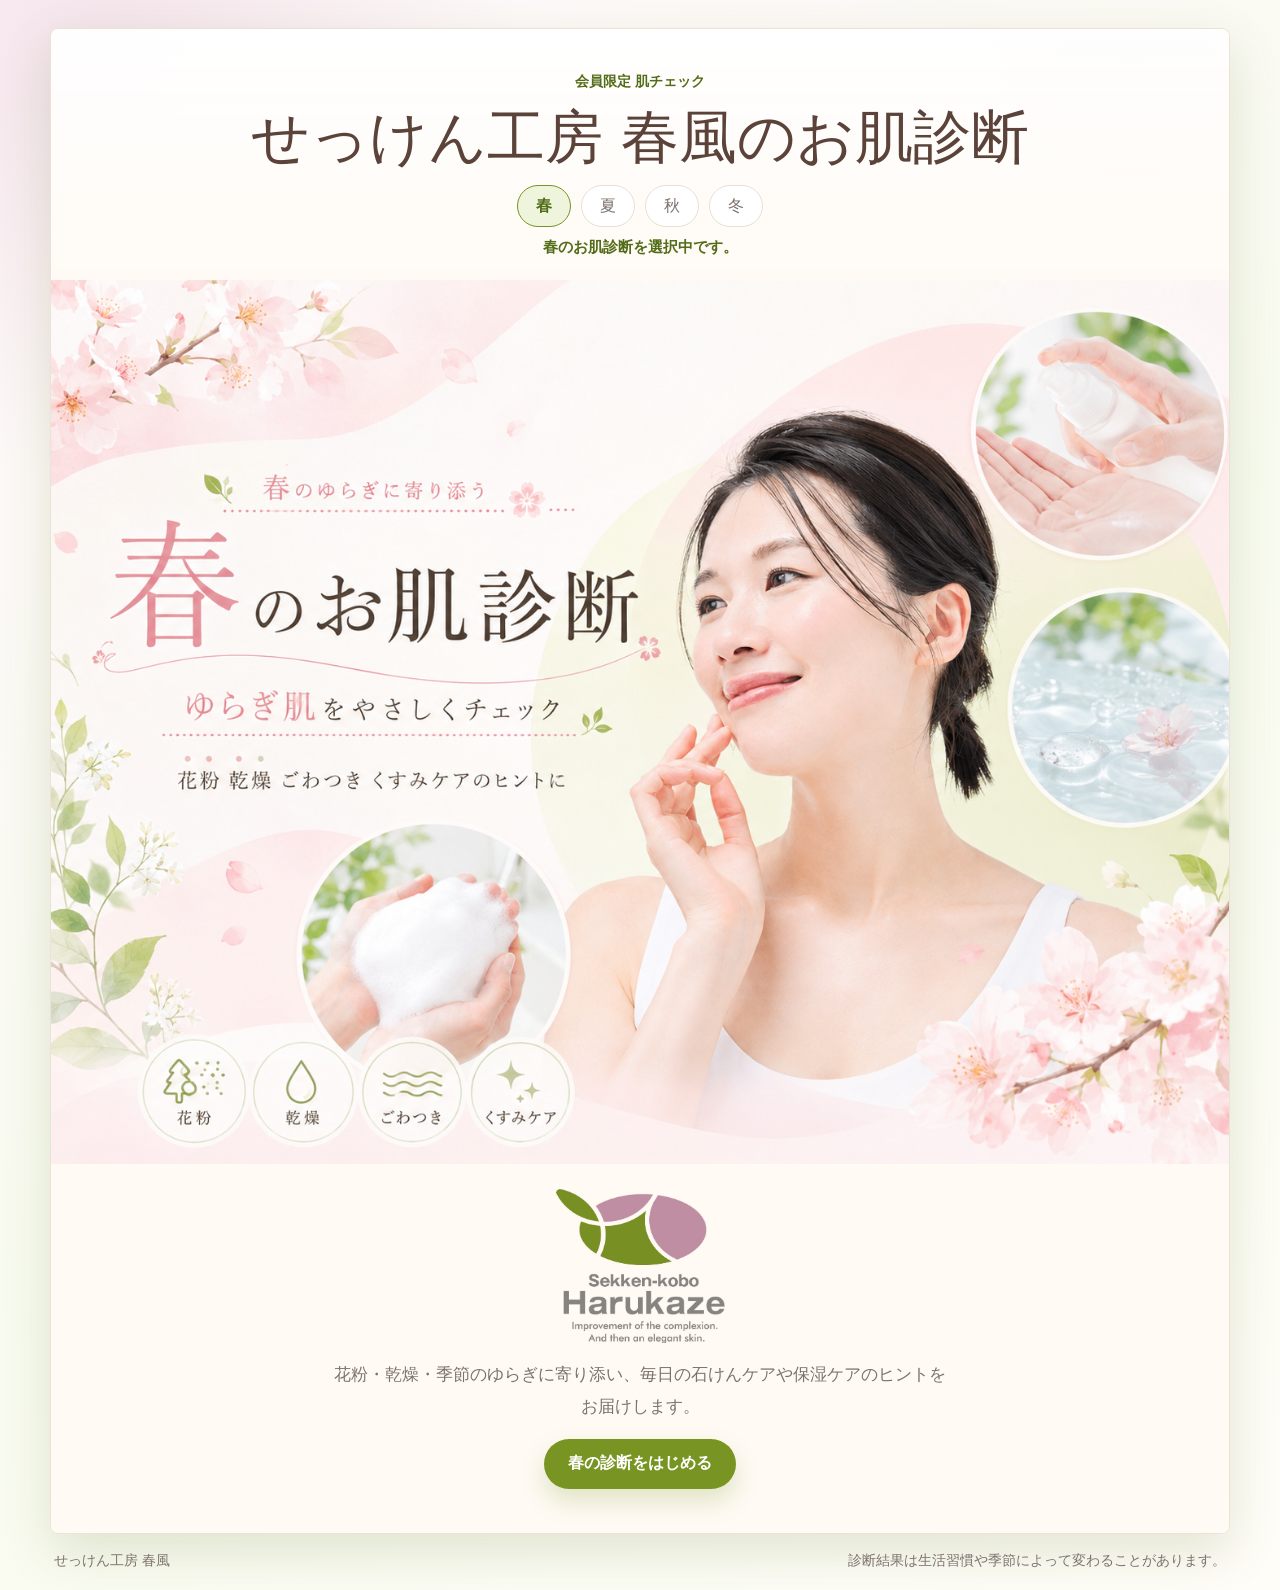
==== index.html @ e0462524 "Correct Harukaze shop and product names" ====
<!doctype html>
<html lang="ja">
  <head>
    <meta charset="utf-8" />
    <meta name="viewport" content="width=device-width, initial-scale=1" />
    <title>せっけん工房 春風 | 会員限定 お肌診断</title>
    <meta
      name="description"
      content="せっけん工房 春風の会員限定お肌診断。季節や肌状態に合わせたケアのヒントをご案内します。"
    />
    <link rel="stylesheet" href="./styles.css" />
  </head>
  <body>
    <main class="app-shell">
      <section class="hero" aria-labelledby="hero-title">
        <div class="hero-panel">
          <p class="eyebrow">会員限定 肌チェック</p>
          <h1 id="hero-title">せっけん工房 春風のお肌診断</h1>
          <div class="season-tabs" role="tablist" aria-label="季節を選択">
            <button class="season-tab active" type="button" data-season="spring">春</button>
            <button class="season-tab" type="button" data-season="summer">夏</button>
            <button class="season-tab" type="button" data-season="autumn">秋</button>
            <button class="season-tab" type="button" data-season="winter">冬</button>
          </div>
          <p class="season-message" id="seasonMessage">春のお肌診断を選択中です。</p>
        </div>
        <div class="hero-media">
          <img id="seasonBanner" src="./assets/spring-banner.png" alt="春のお肌診断バナー" />
        </div>
        <div class="hero-actions">
          <img class="brand-logo" src="./assets/logo.jpg" alt="Sekken-kobo Harukaze" />
          <p class="lead">
            季節を選んで、いまのお肌の様子に合わせたケアのヒントをお届けします。
          </p>
          <button class="primary-action" type="button" id="startButton">春の診断をはじめる</button>
        </div>
      </section>

      <section class="diagnosis hidden" id="diagnosis" aria-live="polite">
        <div class="diagnosis-top">
          <div>
            <p class="eyebrow">Question</p>
            <h2 id="questionTitle">質問</h2>
          </div>
          <div class="progress-label" id="progressLabel">1 / 10</div>
        </div>
        <div class="progress-track" aria-hidden="true">
          <span id="progressBar"></span>
        </div>
        <p class="question-text" id="questionText"></p>
        <div class="answer-grid" id="answerGrid"></div>
      </section>

      <section class="result hidden" id="result" aria-live="polite">
        <div class="result-heading">
          <p class="eyebrow">Diagnosis Result</p>
          <h2 id="resultTitle"></h2>
          <p id="resultSummary"></p>
        </div>

        <div class="result-layout">
          <article class="care-card">
            <h3>今日からのケアポイント</h3>
            <ul id="carePoints"></ul>
          </article>
          <article class="care-card recipe-card">
            <h3>商品提案</h3>
            <p id="recipeText">
              現在レシピは準備中です。正式なレシピ・商品情報のご提出後、診断結果ごとに差し替えます。
            </p>
          </article>
        </div>

        <section class="food-recipes" aria-labelledby="foodRecipesTitle">
          <div class="food-recipes-heading">
            <p class="eyebrow">Seasonal Recipes</p>
            <h3 id="foodRecipesTitle">おすすめ料理レシピ</h3>
            <p>診断結果と季節に合わせて、食事のヒントになるレシピを表示します。</p>
          </div>
          <div class="recipe-list" id="foodRecipes"></div>
        </section>

        <div class="cta-band">
          <a class="primary-link" href="https://haru-honoka.com/" target="_blank" rel="noreferrer">
            せっけん工房 春風ホームページへ
          </a>
          <a class="secondary-link" href="https://haru-honoka.com/contact/" target="_blank" rel="noreferrer">
            相談・お問い合わせ
          </a>
          <button class="ghost-action" type="button" id="retryButton">もう一度診断する</button>
        </div>

        <aside class="legal-note" aria-label="薬機法および注意事項">
          <h3>薬機法・診断に関するご案内</h3>
          <p>
            本診断は、お客様の回答に基づき一般的なスキンケアの参考情報をお届けするものです。
            医師による診断、治療、予防、改善効果を保証するものではありません。
          </p>
          <p>
            化粧品・石けん等のご案内は、肌を清浄にする、うるおいを与える、肌をすこやかに保つなど、
            化粧品の範囲内の表現に限定します。肌トラブルがある場合は専門機関へご相談ください。
          </p>
          <p>
            料理レシピは一般的な食生活の参考情報であり、疾病の治療・予防・改善を目的とするものではありません。
            体調やアレルギーに不安がある場合は、医師などの専門家へご相談ください。
          </p>
        </aside>
      </section>

      <footer class="footer-note">
        <span>せっけん工房 春風</span>
        <span>診断結果は生活習慣や季節によって変わることがあります。</span>
      </footer>
    </main>
    <script src="./recipes-data.js"></script>
    <script src="./app.js"></script>
  </body>
</html>
---- styles.css ----
:root {
  color-scheme: light;
  --leaf: #789422;
  --leaf-deep: #526c18;
  --petal: #c891ab;
  --petal-soft: #f7dce6;
  --cream: #fffaf4;
  --paper: #ffffff;
  --ink: #3d332e;
  --muted: #7d736e;
  --line: #eadfd4;
  --shadow: 0 18px 50px rgba(82, 108, 24, 0.16);
}

* {
  box-sizing: border-box;
}

body {
  margin: 0;
  min-height: 100vh;
  background:
    radial-gradient(circle at 8% 4%, rgba(200, 145, 171, 0.2), transparent 26rem),
    linear-gradient(145deg, #fff8fb 0%, #f8fbef 54%, #fffdf8 100%);
  color: var(--ink);
  font-family:
    "Yu Gothic", "Hiragino Kaku Gothic ProN", Meiryo, system-ui, sans-serif;
}

button,
a {
  font: inherit;
}

.app-shell {
  width: min(1180px, calc(100% - 32px));
  margin: 0 auto;
  padding: 28px 0 20px;
}

.hero {
  display: grid;
  grid-template-columns: 1fr;
  overflow: hidden;
  background: rgba(255, 255, 255, 0.76);
  border: 1px solid rgba(234, 223, 212, 0.9);
  border-radius: 8px;
  box-shadow: var(--shadow);
}

.hero-media {
  aspect-ratio: 1448 / 1086;
  min-height: 0;
  background:
    linear-gradient(135deg, rgba(255, 248, 251, 0.86), rgba(248, 251, 239, 0.86)),
    #f8f1ee;
}

.hero-media img {
  width: 100%;
  height: 100%;
  object-fit: contain;
  display: block;
}

.hero-panel {
  display: flex;
  flex-direction: column;
  align-items: center;
  gap: 16px;
  padding: clamp(24px, 4vw, 44px) clamp(22px, 4vw, 52px) 22px;
  background:
    linear-gradient(180deg, rgba(255, 255, 255, 0.9), rgba(255, 250, 244, 0.94)),
    radial-gradient(circle at 92% 8%, rgba(200, 145, 171, 0.14), transparent 12rem);
  text-align: center;
}

.hero-actions {
  display: grid;
  justify-items: center;
  gap: 16px;
  padding: 24px clamp(22px, 4vw, 52px) clamp(26px, 4vw, 44px);
  background: rgba(255, 250, 244, 0.94);
  text-align: center;
}

.brand-logo {
  width: min(170px, 48%);
  height: auto;
  display: block;
  border-radius: 8px;
  mix-blend-mode: multiply;
}

.eyebrow {
  margin: 0;
  color: var(--leaf-deep);
  font-size: 0.86rem;
  font-weight: 700;
  letter-spacing: 0;
}

h1,
h2,
h3,
p {
  margin-top: 0;
}

h1 {
  margin-bottom: 0;
  font-size: clamp(2rem, 4.5vw, 3.8rem);
  line-height: 1.08;
  font-weight: 500;
  color: #5b433a;
}

.lead {
  max-width: 620px;
  margin-bottom: 0;
  color: var(--muted);
  font-size: 1.05rem;
  line-height: 1.9;
}

.season-tabs,
.cta-band {
  display: flex;
  flex-wrap: wrap;
  gap: 10px;
}

.season-tabs {
  justify-content: center;
}

.season-message {
  margin: -6px 0 0;
  color: var(--leaf-deep);
  font-size: 0.95rem;
  font-weight: 700;
}

.season-tab {
  min-width: 54px;
  min-height: 42px;
  border: 1px solid var(--line);
  border-radius: 999px;
  background: #fff;
  color: var(--muted);
  cursor: pointer;
}

.season-tab.active {
  border-color: var(--leaf);
  background: #eff5dc;
  color: var(--leaf-deep);
  font-weight: 700;
}

.primary-action,
.primary-link,
.secondary-link,
.ghost-action {
  display: inline-flex;
  align-items: center;
  justify-content: center;
  min-height: 50px;
  padding: 0 24px;
  border-radius: 999px;
  text-decoration: none;
  cursor: pointer;
}

.primary-action,
.primary-link {
  width: fit-content;
  border: 0;
  background: var(--leaf);
  color: #fff;
  font-weight: 700;
  box-shadow: 0 12px 24px rgba(120, 148, 34, 0.22);
}

.secondary-link,
.ghost-action {
  border: 1px solid var(--line);
  background: #fff;
  color: var(--ink);
}

.diagnosis,
.result {
  margin-top: 28px;
  padding: clamp(24px, 4vw, 44px);
  background: rgba(255, 255, 255, 0.88);
  border: 1px solid var(--line);
  border-radius: 8px;
  box-shadow: var(--shadow);
}

.diagnosis-top,
.result-heading {
  display: flex;
  justify-content: space-between;
  gap: 20px;
  align-items: flex-start;
}

.diagnosis h2,
.result h2 {
  margin-bottom: 0;
  font-size: clamp(1.7rem, 3vw, 2.7rem);
  font-weight: 500;
}

.progress-label {
  flex: 0 0 auto;
  color: var(--leaf-deep);
  font-weight: 700;
}

.progress-track {
  width: 100%;
  height: 8px;
  overflow: hidden;
  margin: 18px 0 30px;
  border-radius: 999px;
  background: #f2e9e1;
}

.progress-track span {
  display: block;
  width: 10%;
  height: 100%;
  border-radius: inherit;
  background: linear-gradient(90deg, var(--petal), var(--leaf));
  transition: width 220ms ease;
}

.question-text {
  margin-bottom: 22px;
  font-size: clamp(1.15rem, 2vw, 1.45rem);
  line-height: 1.7;
}

.answer-grid {
  display: grid;
  grid-template-columns: repeat(2, minmax(0, 1fr));
  gap: 12px;
}

.answer-button {
  min-height: 74px;
  padding: 18px;
  border: 1px solid var(--line);
  border-radius: 8px;
  background: #fff;
  color: var(--ink);
  text-align: left;
  cursor: pointer;
}

.answer-button:hover,
.answer-button:focus-visible {
  outline: 3px solid rgba(120, 148, 34, 0.2);
  border-color: var(--leaf);
}

.result-heading {
  display: block;
  max-width: 840px;
}

.result-heading p:not(.eyebrow) {
  color: var(--muted);
  line-height: 1.9;
}

.result-layout {
  display: grid;
  grid-template-columns: repeat(2, minmax(0, 1fr));
  gap: 16px;
  margin: 24px 0;
}

.care-card,
.legal-note {
  padding: 22px;
  border: 1px solid var(--line);
  border-radius: 8px;
  background: var(--paper);
}

.care-card h3,
.legal-note h3 {
  margin-bottom: 12px;
  color: var(--leaf-deep);
  font-size: 1.05rem;
}

.care-card ul {
  margin: 0;
  padding-left: 1.25rem;
  line-height: 1.9;
}

.recipe-card {
  background: linear-gradient(135deg, #fff, #fff8fb);
}

.recipe-card p {
  display: grid;
  gap: 10px;
  line-height: 1.8;
}

.recipe-status {
  width: fit-content;
  padding: 4px 10px;
  border-radius: 999px;
  background: #eff5dc;
  color: var(--leaf-deep);
  font-size: 0.82rem;
  font-weight: 700;
}

.food-recipes {
  margin: 10px 0 24px;
}

.food-recipes-heading {
  max-width: 760px;
  margin-bottom: 16px;
}

.food-recipes-heading h3 {
  margin-bottom: 8px;
  color: #5b433a;
  font-size: clamp(1.35rem, 2.2vw, 2rem);
  font-weight: 500;
}

.food-recipes-heading p:not(.eyebrow) {
  margin-bottom: 0;
  color: var(--muted);
  line-height: 1.8;
}

.recipe-list {
  display: grid;
  grid-template-columns: repeat(3, minmax(0, 1fr));
  gap: 14px;
}

.food-card {
  display: flex;
  min-height: 270px;
  flex-direction: column;
  gap: 14px;
  padding: 18px;
  border: 1px solid var(--line);
  border-radius: 8px;
  background: var(--paper);
}

.food-card-main {
  flex: 1 1 auto;
}

.food-card h4 {
  margin: 0 0 10px;
  color: var(--ink);
  font-size: 1.12rem;
  line-height: 1.45;
}

.food-card p {
  margin-bottom: 0;
  color: var(--muted);
  font-size: 0.92rem;
  line-height: 1.75;
}

.recipe-season {
  width: fit-content;
  margin-bottom: 10px;
  padding: 4px 9px;
  border-radius: 999px;
  background: #fff8fb;
  color: #8b5f73;
  font-size: 0.78rem;
  font-weight: 700;
}

.tag-list {
  display: flex;
  flex-wrap: wrap;
  gap: 6px;
}

.tag-chip {
  display: inline-flex;
  align-items: center;
  min-height: 28px;
  padding: 3px 8px;
  border: 1px solid rgba(120, 148, 34, 0.24);
  border-radius: 999px;
  background: #fbfdf4;
  color: var(--leaf-deep);
  font-size: 0.78rem;
  font-weight: 700;
}

.recipe-link {
  display: inline-flex;
  align-items: center;
  justify-content: center;
  min-height: 40px;
  padding: 8px 14px;
  border-radius: 999px;
  background: var(--leaf);
  color: #fff;
  font-size: 0.92rem;
  font-weight: 700;
  text-decoration: none;
}

.recipe-link.disabled {
  background: #eee7df;
  color: var(--muted);
}

.food-card-empty {
  color: var(--muted);
}

.legal-note {
  margin-top: 24px;
  background: #fffdf8;
}

.legal-note p {
  margin-bottom: 10px;
  color: var(--muted);
  font-size: 0.92rem;
  line-height: 1.85;
}

.footer-note {
  display: flex;
  justify-content: space-between;
  gap: 16px;
  padding: 18px 4px 0;
  color: var(--muted);
  font-size: 0.86rem;
}

.hidden {
  display: none;
}

.product-links {
  display: flex;
  flex-wrap: wrap;
  gap: 8px;
}

.product-links a {
  display: inline-flex;
  align-items: center;
  min-height: 38px;
  padding: 7px 12px;
  border: 1px solid rgba(120, 148, 34, 0.35);
  border-radius: 999px;
  background: #fff;
  color: var(--leaf-deep);
  font-size: 0.9rem;
  font-weight: 700;
  text-decoration: none;
}

.product-links a:hover,
.product-links a:focus-visible {
  outline: 3px solid rgba(120, 148, 34, 0.16);
  border-color: var(--leaf);
}

@media (max-width: 880px) {
  .app-shell {
    width: min(100% - 20px, 680px);
    padding-top: 10px;
  }

  .hero-media {
    aspect-ratio: 1448 / 1086;
  }

  .brand-logo {
    width: min(210px, 70%);
  }

  .answer-grid,
  .result-layout,
  .recipe-list {
    grid-template-columns: 1fr;
  }

  .diagnosis-top,
  .footer-note {
    flex-direction: column;
  }
}

@media (max-width: 520px) {
  .hero-panel,
  .diagnosis,
  .result {
    padding: 22px;
  }

  .hero-media {
    aspect-ratio: 1448 / 1086;
  }

  .primary-action,
  .primary-link,
  .secondary-link,
  .ghost-action {
    width: 100%;
  }
}
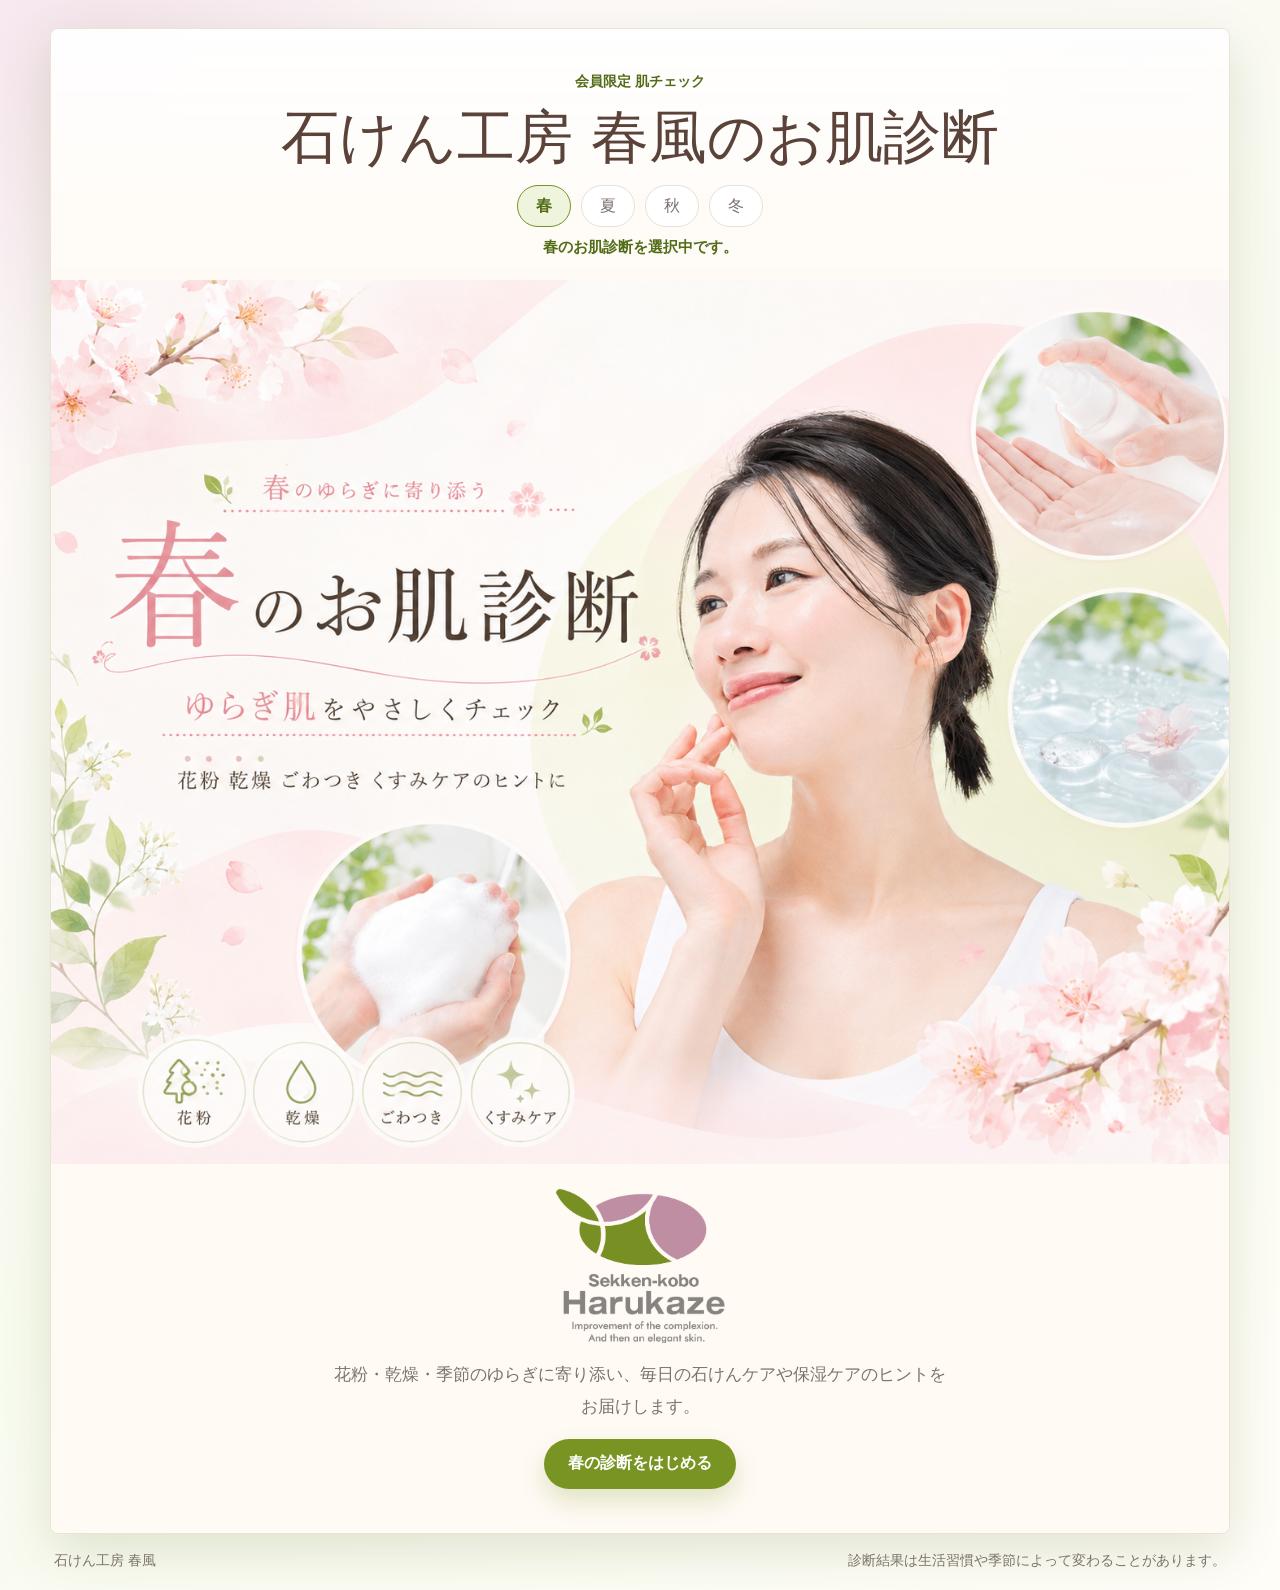
==== commit c015fde5: "Correct Harukaze shop name" ====
--- a/index.html
+++ b/index.html
@@ -3,10 +3,10 @@
   <head>
     <meta charset="utf-8" />
     <meta name="viewport" content="width=device-width, initial-scale=1" />
-    <title>せっけん工房 春風 | 会員限定 お肌診断</title>
+    <title>石けん工房 春風 | 会員限定 お肌診断</title>
     <meta
       name="description"
-      content="せっけん工房 春風の会員限定お肌診断。季節や肌状態に合わせたケアのヒントをご案内します。"
+      content="石けん工房 春風の会員限定お肌診断。季節や肌状態に合わせたケアのヒントをご案内します。"
     />
     <link rel="stylesheet" href="./styles.css" />
   </head>
@@ -15,7 +15,7 @@
       <section class="hero" aria-labelledby="hero-title">
         <div class="hero-panel">
           <p class="eyebrow">会員限定 肌チェック</p>
-          <h1 id="hero-title">せっけん工房 春風のお肌診断</h1>
+          <h1 id="hero-title">石けん工房 春風のお肌診断</h1>
           <div class="season-tabs" role="tablist" aria-label="季節を選択">
             <button class="season-tab active" type="button" data-season="spring">春</button>
             <button class="season-tab" type="button" data-season="summer">夏</button>
@@ -82,7 +82,7 @@
 
         <div class="cta-band">
           <a class="primary-link" href="https://haru-honoka.com/" target="_blank" rel="noreferrer">
-            せっけん工房 春風ホームページへ
+            石けん工房 春風ホームページへ
           </a>
           <a class="secondary-link" href="https://haru-honoka.com/contact/" target="_blank" rel="noreferrer">
             相談・お問い合わせ
@@ -108,7 +108,7 @@
       </section>
 
       <footer class="footer-note">
-        <span>せっけん工房 春風</span>
+        <span>石けん工房 春風</span>
         <span>診断結果は生活習慣や季節によって変わることがあります。</span>
       </footer>
     </main>
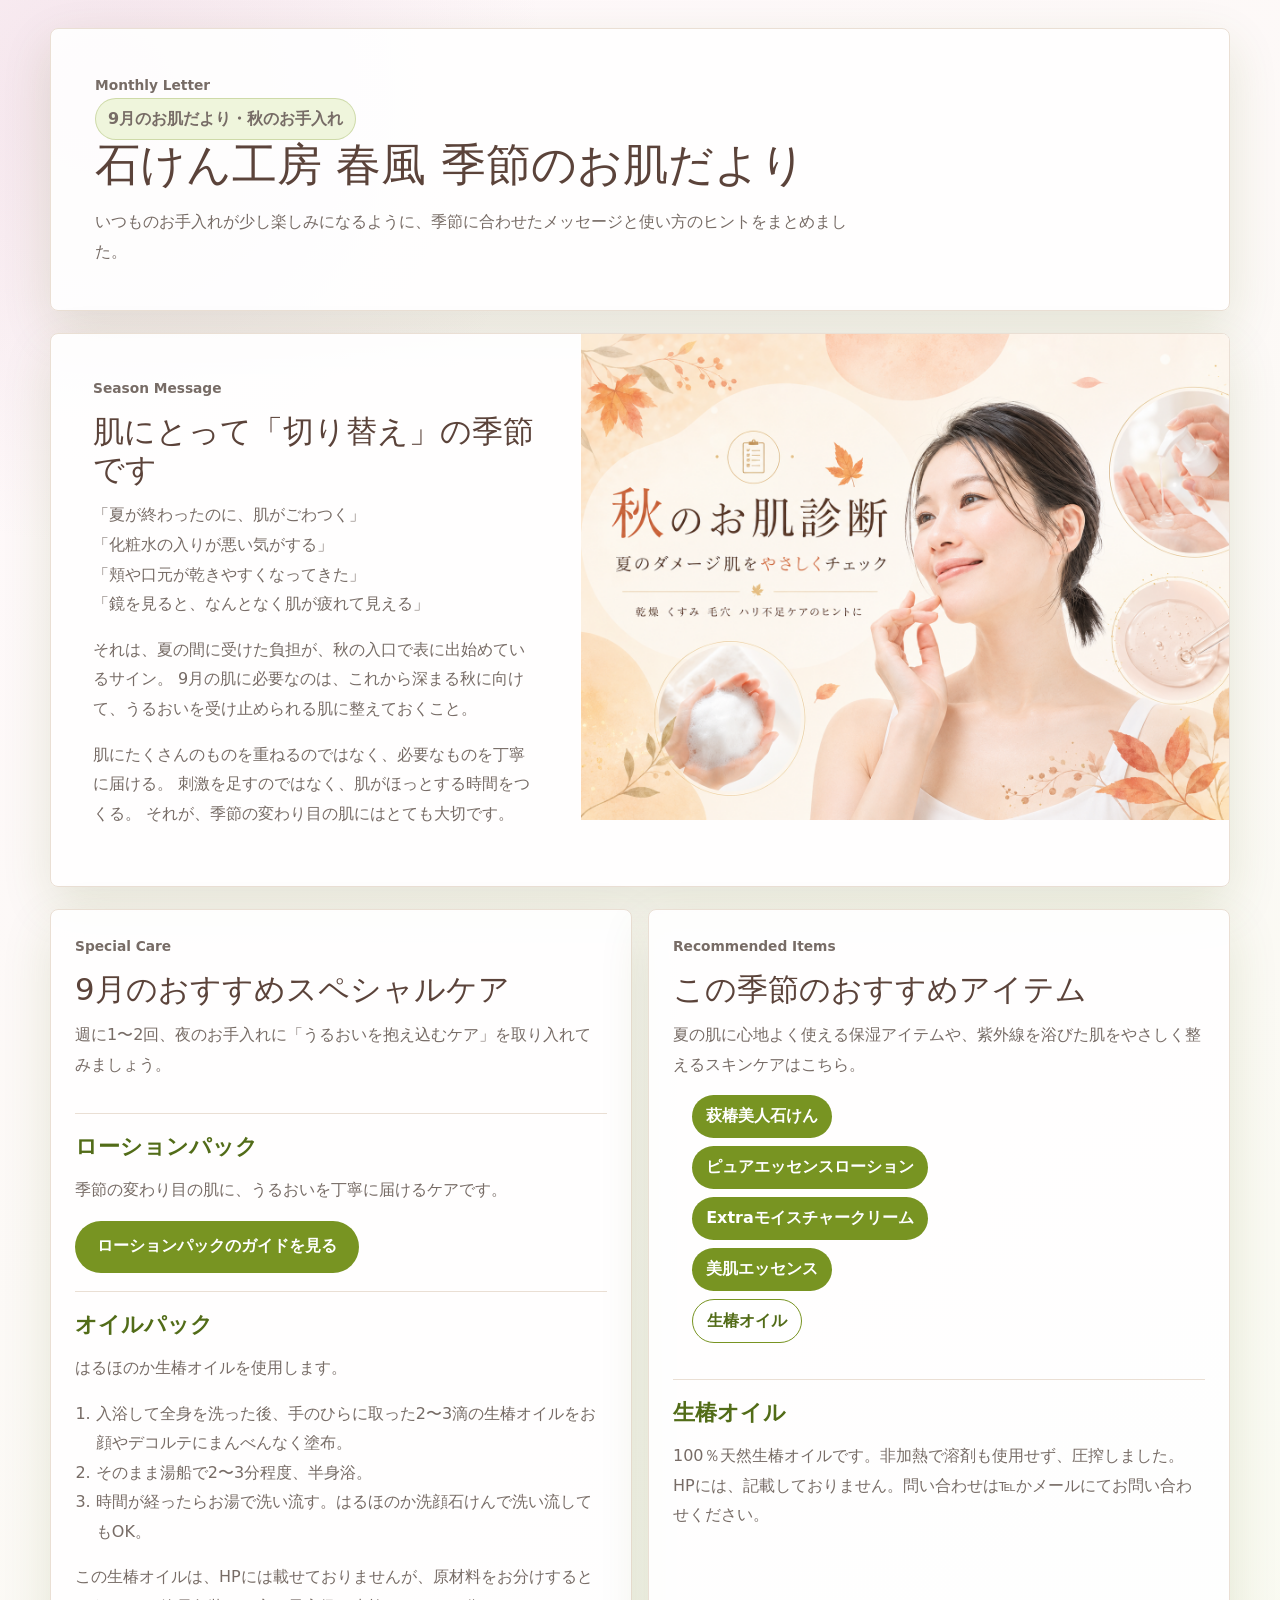
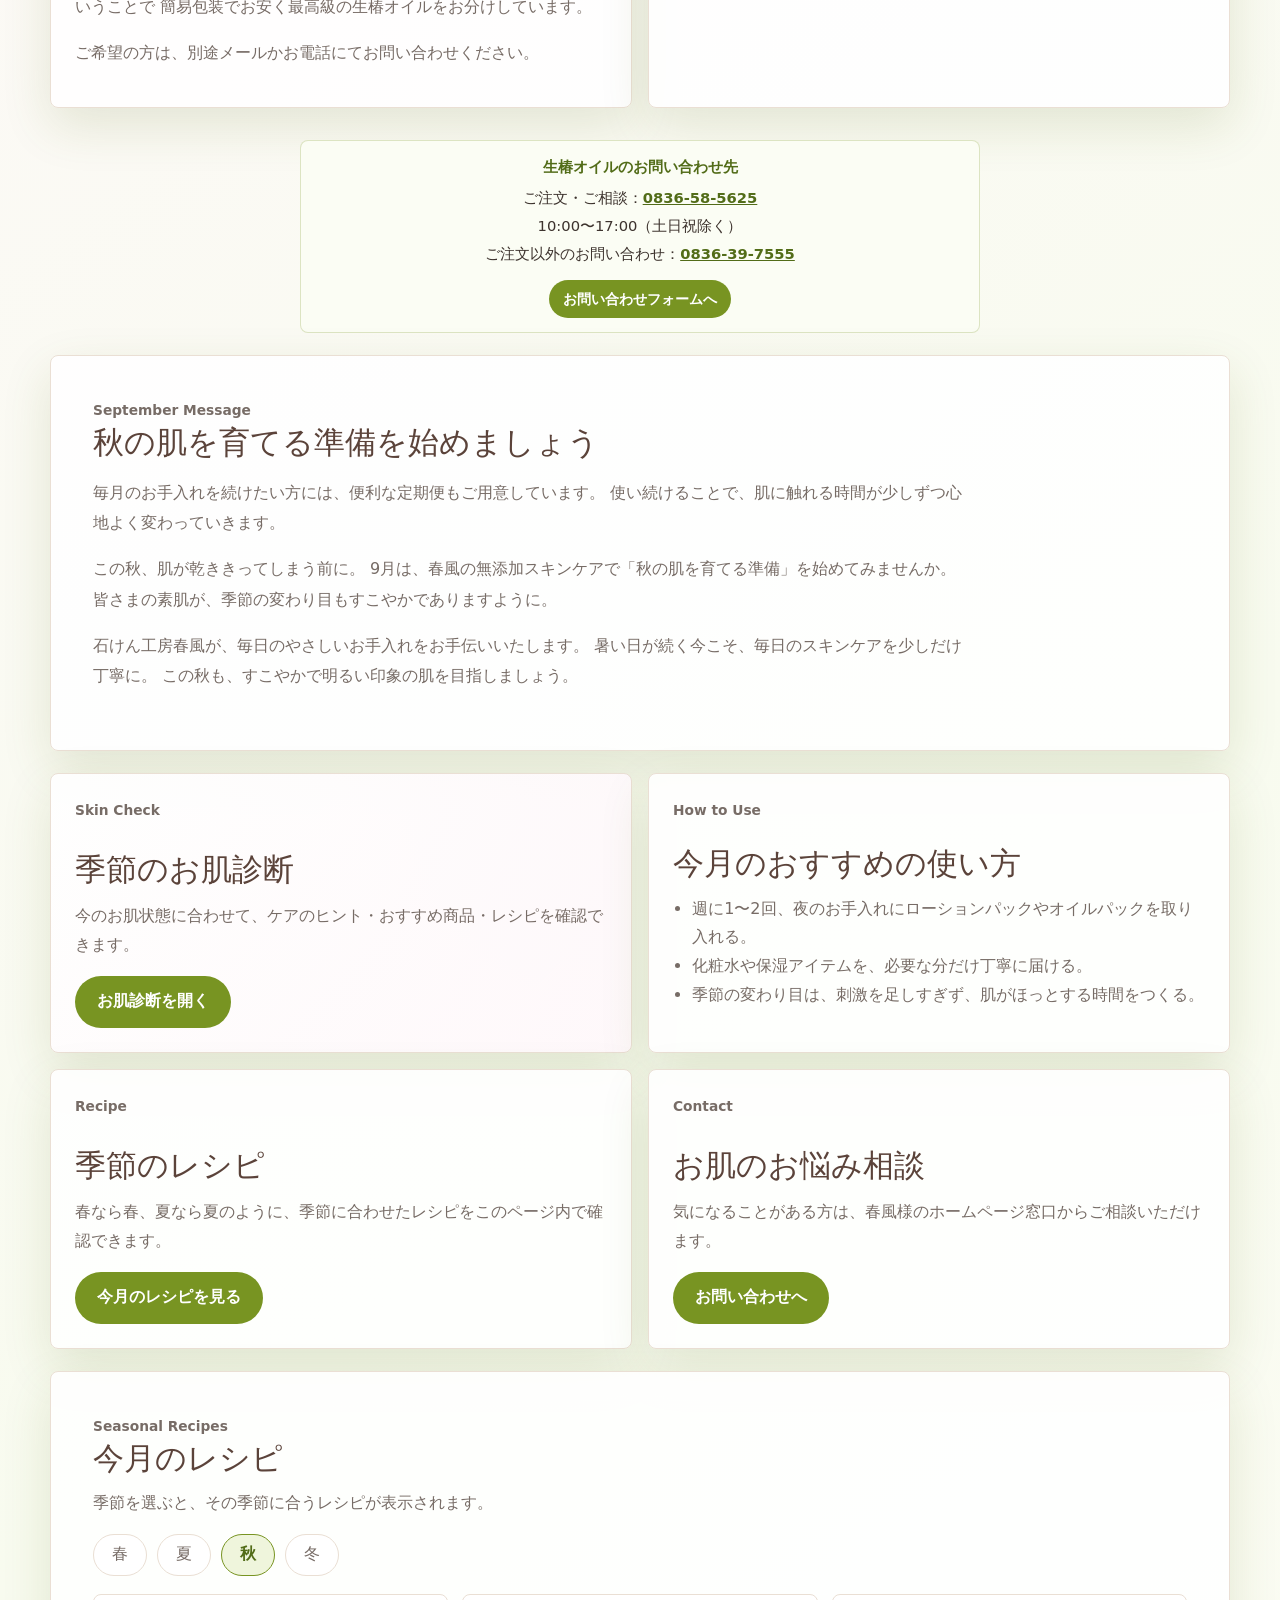
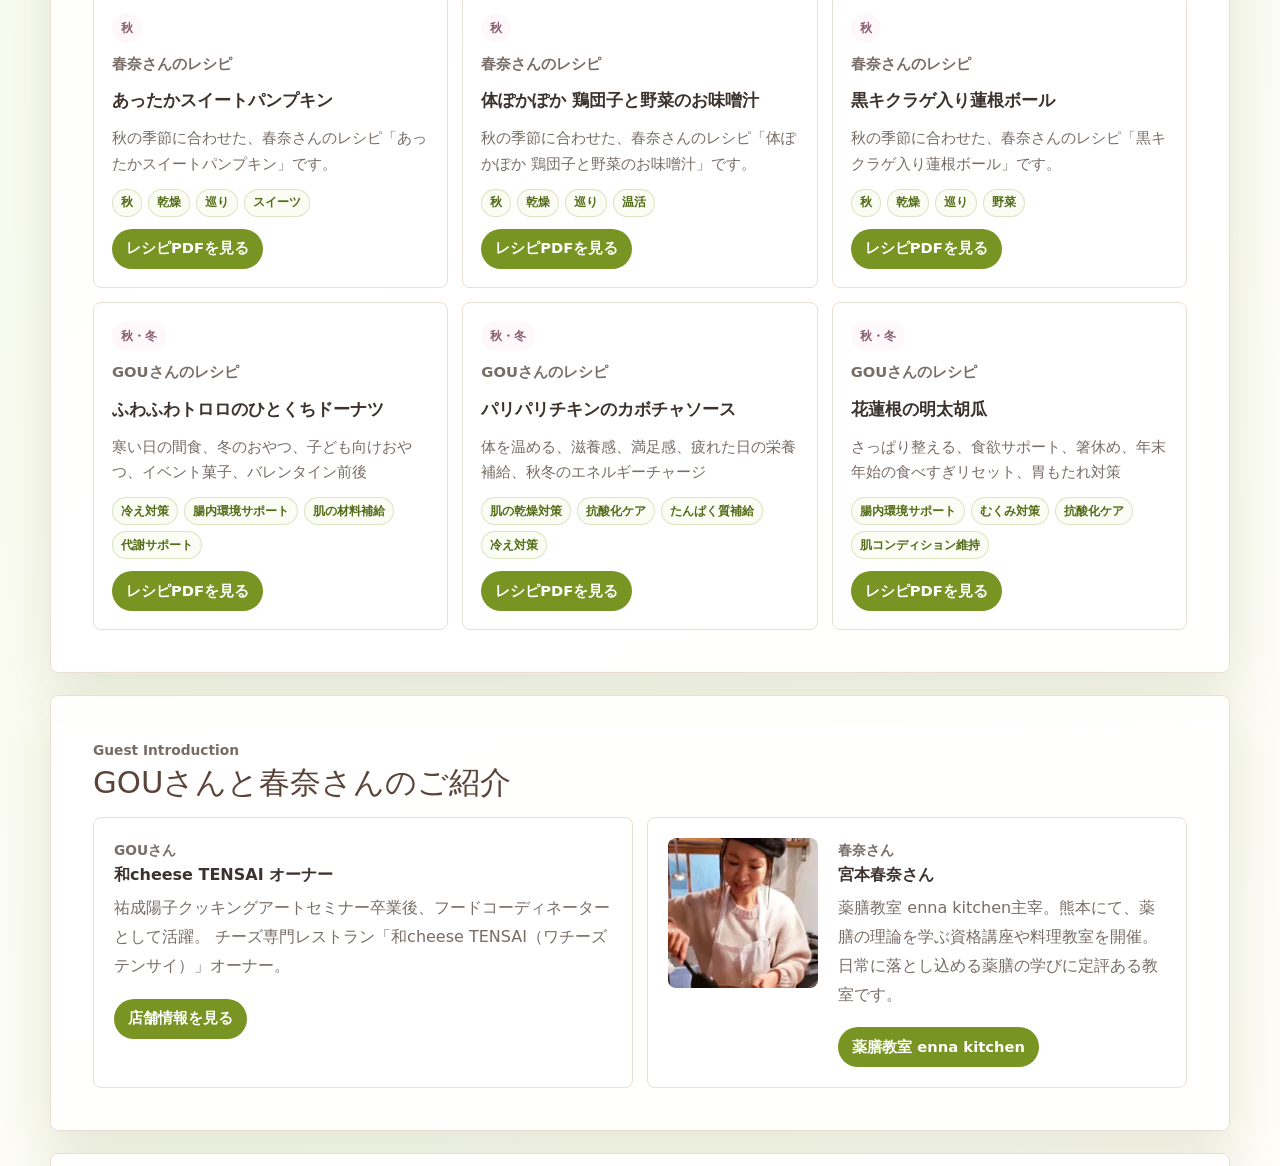
==== commit 08f3e2e4: "Publish September member site" ====
--- a/index.html
+++ b/index.html
@@ -3,116 +3,26 @@
   <head>
     <meta charset="utf-8" />
     <meta name="viewport" content="width=device-width, initial-scale=1" />
-    <title>石けん工房 春風 | 会員限定 お肌診断</title>
-    <meta
-      name="description"
-      content="石けん工房 春風の会員限定お肌診断。季節や肌状態に合わせたケアのヒントをご案内します。"
-    />
-    <link rel="stylesheet" href="./styles.css" />
+    <title>石けん工房 春風 | 9月確認用ページ</title>
+    <meta http-equiv="refresh" content="0; url=./member-site/" />
+    <style>
+      body {
+        margin: 0;
+        min-height: 100vh;
+        display: grid;
+        place-items: center;
+        background: #f8f8ef;
+        color: #4b342c;
+        font-family: system-ui, -apple-system, BlinkMacSystemFont, "Segoe UI", sans-serif;
+      }
+
+      a {
+        color: #6f941b;
+        font-weight: 700;
+      }
+    </style>
   </head>
   <body>
-    <main class="app-shell">
-      <section class="hero" aria-labelledby="hero-title">
-        <div class="hero-panel">
-          <p class="eyebrow">会員限定 肌チェック</p>
-          <h1 id="hero-title">石けん工房 春風のお肌診断</h1>
-          <div class="season-tabs" role="tablist" aria-label="季節を選択">
-            <button class="season-tab active" type="button" data-season="spring">春</button>
-            <button class="season-tab" type="button" data-season="summer">夏</button>
-            <button class="season-tab" type="button" data-season="autumn">秋</button>
-            <button class="season-tab" type="button" data-season="winter">冬</button>
-          </div>
-          <p class="season-message" id="seasonMessage">春のお肌診断を選択中です。</p>
-        </div>
-        <div class="hero-media">
-          <img id="seasonBanner" src="./assets/spring-banner.png" alt="春のお肌診断バナー" />
-        </div>
-        <div class="hero-actions">
-          <img class="brand-logo" src="./assets/logo.jpg" alt="Sekken-kobo Harukaze" />
-          <p class="lead">
-            季節を選んで、いまのお肌の様子に合わせたケアのヒントをお届けします。
-          </p>
-          <button class="primary-action" type="button" id="startButton">春の診断をはじめる</button>
-        </div>
-      </section>
-
-      <section class="diagnosis hidden" id="diagnosis" aria-live="polite">
-        <div class="diagnosis-top">
-          <div>
-            <p class="eyebrow">Question</p>
-            <h2 id="questionTitle">質問</h2>
-          </div>
-          <div class="progress-label" id="progressLabel">1 / 10</div>
-        </div>
-        <div class="progress-track" aria-hidden="true">
-          <span id="progressBar"></span>
-        </div>
-        <p class="question-text" id="questionText"></p>
-        <div class="answer-grid" id="answerGrid"></div>
-      </section>
-
-      <section class="result hidden" id="result" aria-live="polite">
-        <div class="result-heading">
-          <p class="eyebrow">Diagnosis Result</p>
-          <h2 id="resultTitle"></h2>
-          <p id="resultSummary"></p>
-        </div>
-
-        <div class="result-layout">
-          <article class="care-card">
-            <h3>今日からのケアポイント</h3>
-            <ul id="carePoints"></ul>
-          </article>
-          <article class="care-card recipe-card">
-            <h3>商品提案</h3>
-            <p id="recipeText">
-              現在レシピは準備中です。正式なレシピ・商品情報のご提出後、診断結果ごとに差し替えます。
-            </p>
-          </article>
-        </div>
-
-        <section class="food-recipes" aria-labelledby="foodRecipesTitle">
-          <div class="food-recipes-heading">
-            <p class="eyebrow">Seasonal Recipes</p>
-            <h3 id="foodRecipesTitle">おすすめ料理レシピ</h3>
-            <p>診断結果と季節に合わせて、食事のヒントになるレシピを表示します。</p>
-          </div>
-          <div class="recipe-list" id="foodRecipes"></div>
-        </section>
-
-        <div class="cta-band">
-          <a class="primary-link" href="https://haru-honoka.com/" target="_blank" rel="noreferrer">
-            石けん工房 春風ホームページへ
-          </a>
-          <a class="secondary-link" href="https://haru-honoka.com/contact/" target="_blank" rel="noreferrer">
-            相談・お問い合わせ
-          </a>
-          <button class="ghost-action" type="button" id="retryButton">もう一度診断する</button>
-        </div>
-
-        <aside class="legal-note" aria-label="薬機法および注意事項">
-          <h3>薬機法・診断に関するご案内</h3>
-          <p>
-            本診断は、お客様の回答に基づき一般的なスキンケアの参考情報をお届けするものです。
-            医師による診断、治療、予防、改善効果を保証するものではありません。
-          </p>
-          <p>
-            化粧品・石けん等のご案内は、肌を清浄にする、うるおいを与える、肌をすこやかに保つなど、
-            化粧品の範囲内の表現に限定します。肌トラブルがある場合は専門機関へご相談ください。
-          </p>
-          <p>
-            料理レシピは一般的な食生活の参考情報であり、疾病の治療・予防・改善を目的とするものではありません。
-            体調やアレルギーに不安がある場合は、医師などの専門家へご相談ください。
-          </p>
-        </aside>
-      </section>
-
-      <footer class="footer-note">
-        <span>石けん工房 春風</span>
-        <span>診断結果は生活習慣や季節によって変わることがあります。</span>
-      </footer>
-    </main>
-    <script src="./recipes-data.js"></script>
-    <script src="./app.js"></script>
+    <p><a href="./member-site/">9月確認用ページを開く</a></p>
   </body>
 </html>
